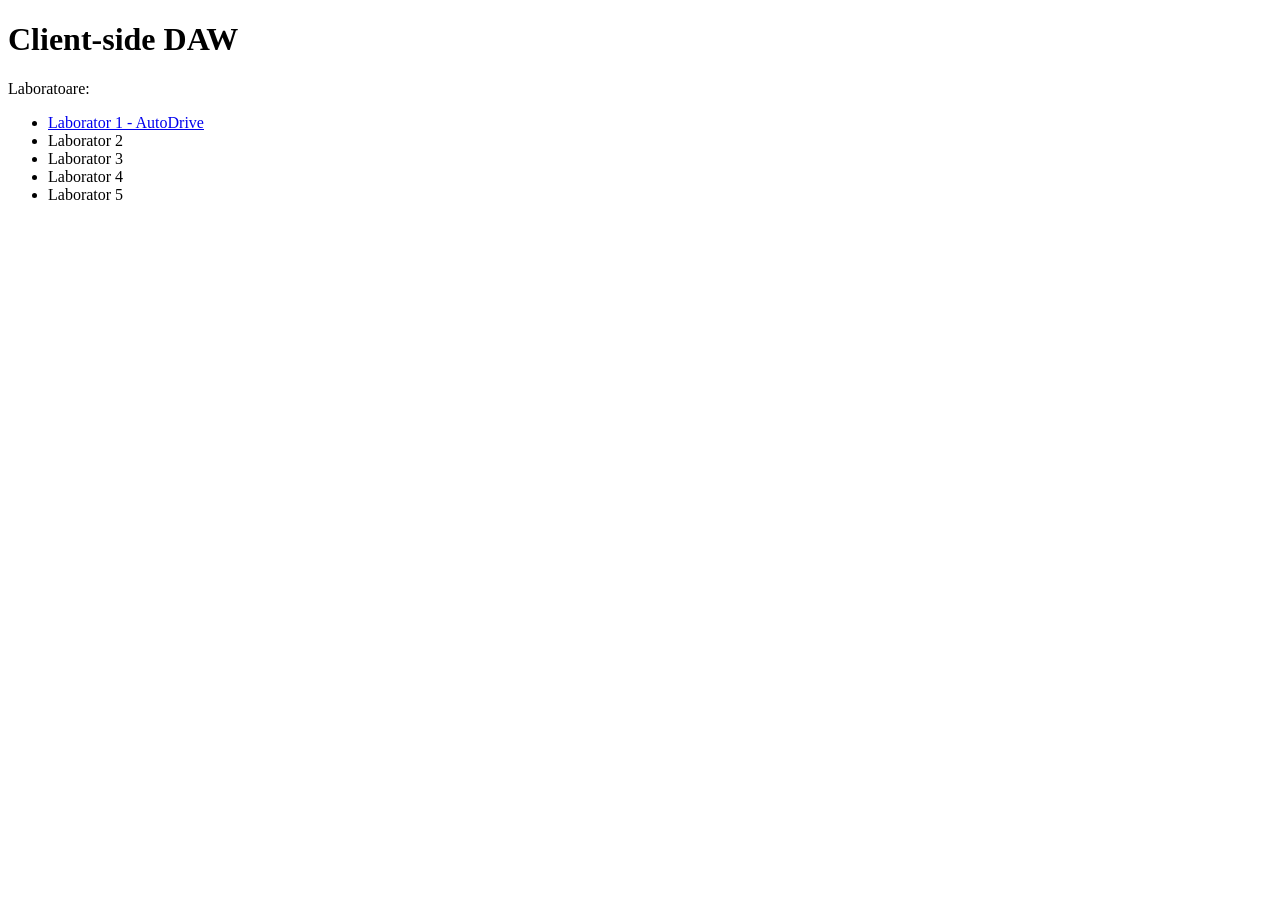
==== index.html @ 35f9a913 "Add main project page" ====
<!DOCTYPE html>
<html lang="ro">
<head>
    <meta charset="UTF-8">
    <meta name="viewport" content="width=device-width, initial-scale=1.0">
    <title>Client-side DAW</title>
</head>

<body>

    <h1>Client-side DAW</h1>

    <p>Laboratoare:</p>

    <ul>
        <li>
            <a href="Laborator%201/index.html">
                Laborator 1 - AutoDrive
            </a>
        </li>

        <li>Laborator 2</li>
        <li>Laborator 3</li>
        <li>Laborator 4</li>
        <li>Laborator 5</li>
    </ul>

</body>
</html>
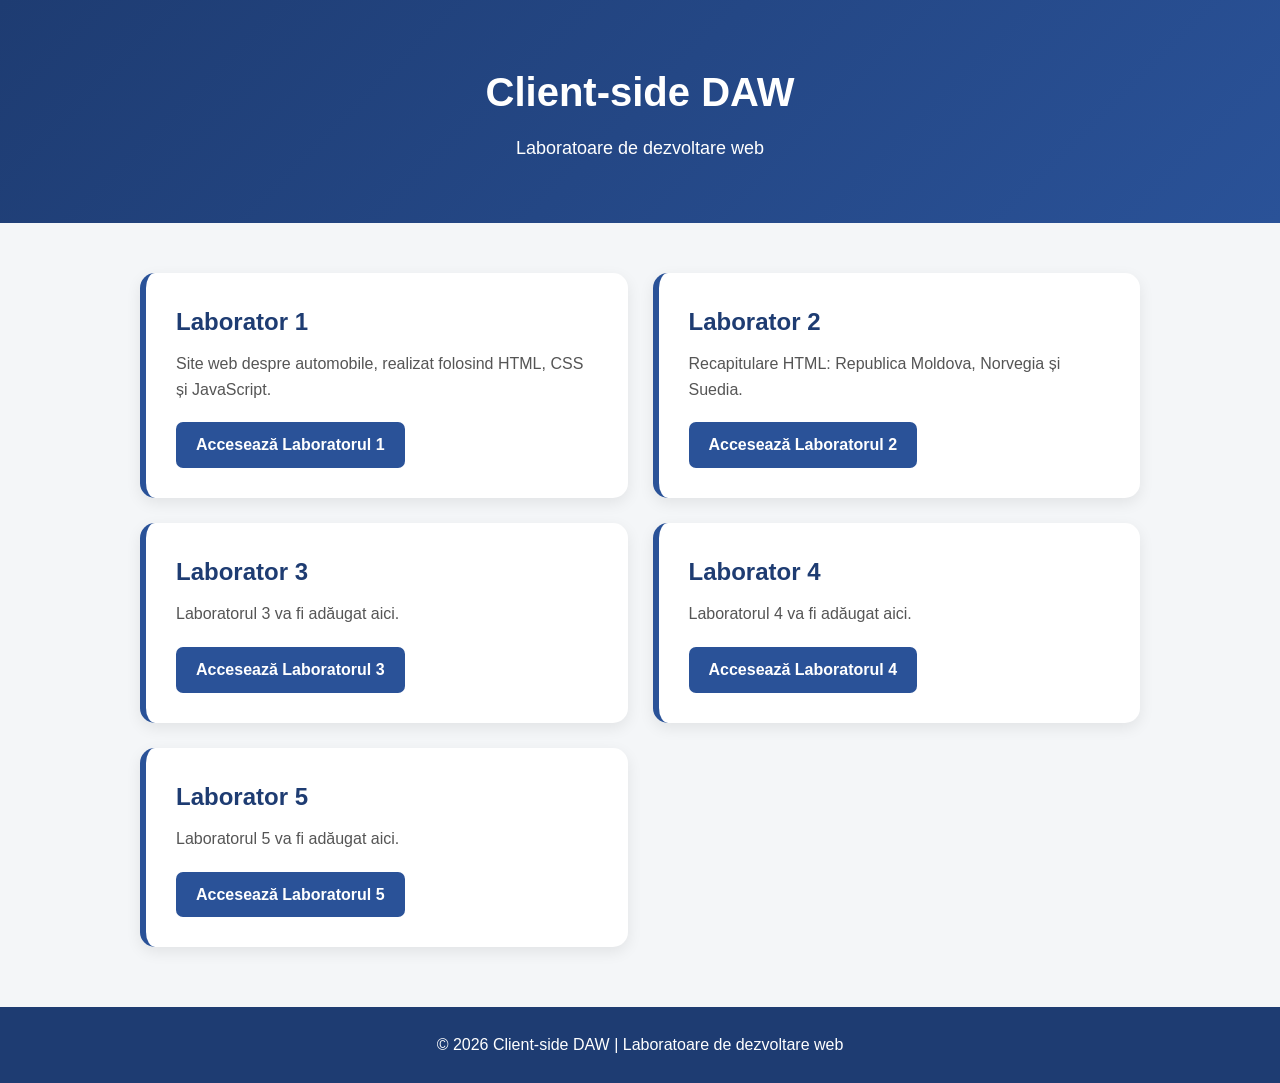
==== commit b9063967: "Update main page with laboratories" ====
--- a/index.html
+++ b/index.html
@@ -3,27 +3,162 @@
 <head>
     <meta charset="UTF-8">
     <meta name="viewport" content="width=device-width, initial-scale=1.0">
-    <title>Client-side DAW</title>
+
+    <title>Client-side DAW - Laboratoare</title>
+
+    <style>
+        * {
+            margin: 0;
+            padding: 0;
+            box-sizing: border-box;
+        }
+
+        body {
+            font-family: Arial, sans-serif;
+            background-color: #f4f6f8;
+            color: #2c2c2c;
+            line-height: 1.6;
+        }
+
+        header {
+            background: linear-gradient(135deg, #1e3c72, #2a5298);
+            color: white;
+            text-align: center;
+            padding: 60px 20px;
+        }
+
+        header h1 {
+            font-size: 40px;
+            margin-bottom: 10px;
+        }
+
+        header p {
+            font-size: 18px;
+        }
+
+        main {
+            width: 90%;
+            max-width: 1000px;
+            margin: 50px auto;
+        }
+
+        .laboratoare {
+            display: grid;
+            grid-template-columns: repeat(2, 1fr);
+            gap: 25px;
+        }
+
+        .laborator {
+            background-color: white;
+            padding: 30px;
+            border-radius: 15px;
+            box-shadow: 0 5px 15px rgba(0, 0, 0, 0.08);
+            border-left: 6px solid #2a5298;
+            transition: transform 0.3s, box-shadow 0.3s;
+        }
+
+        .laborator:hover {
+            transform: translateY(-5px);
+            box-shadow: 0 10px 25px rgba(0, 0, 0, 0.12);
+        }
+
+        .laborator h2 {
+            color: #1e3c72;
+            margin-bottom: 10px;
+        }
+
+        .laborator p {
+            margin-bottom: 20px;
+            color: #555;
+        }
+
+        .laborator a {
+            display: inline-block;
+            background-color: #2a5298;
+            color: white;
+            text-decoration: none;
+            padding: 10px 20px;
+            border-radius: 7px;
+            font-weight: bold;
+            transition: background-color 0.3s;
+        }
+
+        .laborator a:hover {
+            background-color: #1e3c72;
+        }
+
+        footer {
+            background-color: #1e3c72;
+            color: white;
+            text-align: center;
+            padding: 25px;
+            margin-top: 60px;
+        }
+
+        @media (max-width: 700px) {
+            header h1 {
+                font-size: 30px;
+            }
+
+            .laboratoare {
+                grid-template-columns: 1fr;
+            }
+
+            main {
+                width: 95%;
+            }
+        }
+    </style>
 </head>
 
 <body>
 
-    <h1>Client-side DAW</h1>
+    <header>
+        <h1>Client-side DAW</h1>
+        <p>Laboratoare de dezvoltare web</p>
+    </header>
 
-    <p>Laboratoare:</p>
+    <main>
 
-    <ul>
-        <li>
-            <a href="Laborator%201/index.html">
-                Laborator 1 - AutoDrive
-            </a>
-        </li>
+        <div class="laboratoare">
 
-        <li>Laborator 2</li>
-        <li>Laborator 3</li>
-        <li>Laborator 4</li>
-        <li>Laborator 5</li>
-    </ul>
+            <div class="laborator">
+                <h2>Laborator 1</h2>
+                <p>Site web despre automobile, realizat folosind HTML, CSS și JavaScript.</p>
+                <a href="Laborator%201/index.html">Accesează Laboratorul 1</a>
+            </div>
+
+            <div class="laborator">
+                <h2>Laborator 2</h2>
+                <p>Recapitulare HTML: Republica Moldova, Norvegia și Suedia.</p>
+                <a href="Laborator%202/index.html">Accesează Laboratorul 2</a>
+            </div>
+
+            <div class="laborator">
+                <h2>Laborator 3</h2>
+                <p>Laboratorul 3 va fi adăugat aici.</p>
+                <a href="Laborator%203/index.html">Accesează Laboratorul 3</a>
+            </div>
+
+            <div class="laborator">
+                <h2>Laborator 4</h2>
+                <p>Laboratorul 4 va fi adăugat aici.</p>
+                <a href="Laborator%204/index.html">Accesează Laboratorul 4</a>
+            </div>
+
+            <div class="laborator">
+                <h2>Laborator 5</h2>
+                <p>Laboratorul 5 va fi adăugat aici.</p>
+                <a href="Laborator%205/index.html">Accesează Laboratorul 5</a>
+            </div>
+
+        </div>
+
+    </main>
+
+    <footer>
+        <p>&copy; 2026 Client-side DAW | Laboratoare de dezvoltare web</p>
+    </footer>
 
 </body>
 </html>
